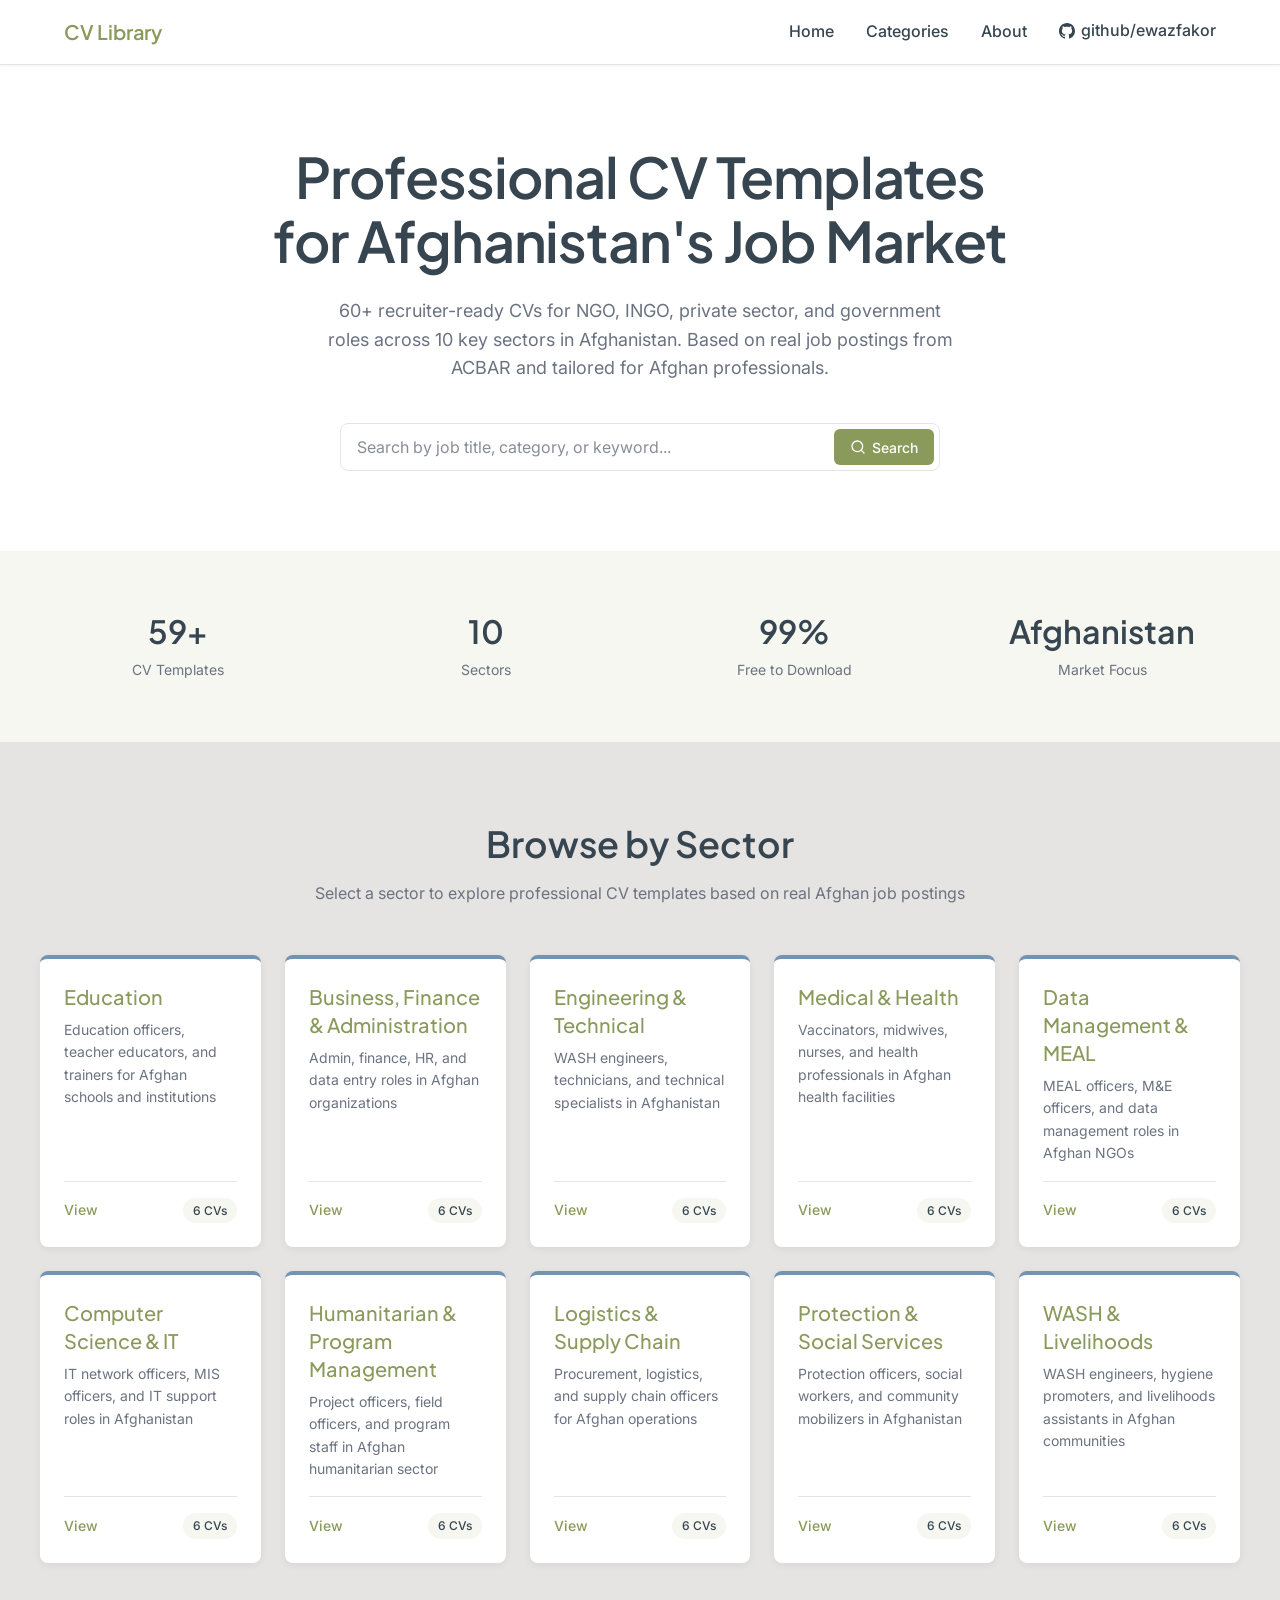
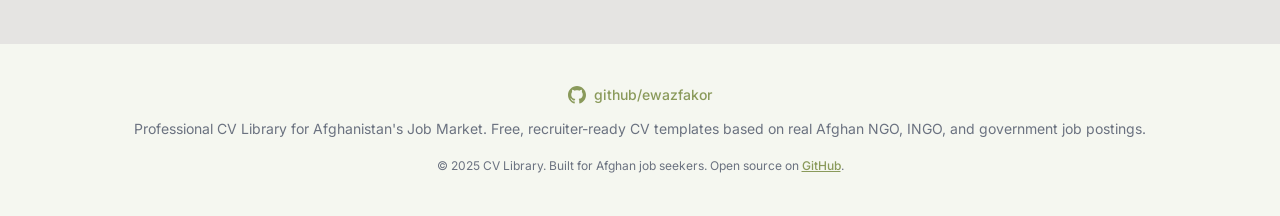
==== index.html @ 1d5d02e4 "Add via upload" ====
<!DOCTYPE html>
<html lang="en">
<head>
  <meta charset="UTF-8" />
  <meta name="viewport" content="width=device-width, initial-scale=1.0" />
  <meta name="description" content="Professional CV Templates for Afghanistan's Job Market. 60+ recruiter-ready CVs for NGO, private sector, and government roles across 10 key sectors tailored for Afghan job seekers." />
  <title>CV Library - Professional CV Templates for Afghanistan's Job Market</title>
  <link rel="preconnect" href="https://fonts.googleapis.com" />
  <link rel="preconnect" href="https://fonts.gstatic.com" crossorigin />
  <link href="https://fonts.googleapis.com/css2?family=Plus+Jakarta+Sans:wght@500;600&family=Inter:wght@400;500&display=swap" rel="stylesheet" />
  <link rel="stylesheet" href="css/style.css" />
</head>
<body>

  <!-- ======================== NAVIGATION ======================== -->
  <nav class="navbar" id="navbar">
    <div class="nav-container">
      <a href="#home" class="nav-logo">CV Library</a>
      <button class="nav-hamburger" id="navHamburger" aria-label="Toggle menu">
        <span class="hamburger-line"></span>
        <span class="hamburger-line"></span>
        <span class="hamburger-line"></span>
      </button>
      <ul class="nav-links" id="navLinks">
        <li><a href="#home" class="nav-link">Home</a></li>
        <li><a href="#categories" class="nav-link">Categories</a></li>
        <li><a href="#about" class="nav-link">About</a></li>
        <li><a href="https://github.com/ewazfakor" class="nav-link github-link" target="_blank" rel="noopener">
          <svg xmlns="http://www.w3.org/2000/svg" width="16" height="16" viewBox="0 0 24 24" fill="currentColor"><path d="M12 0c-6.626 0-12 5.373-12 12 0 5.302 3.438 9.8 8.207 11.387.599.111.793-.261.793-.577v-2.234c-3.338.726-4.033-1.416-4.033-1.416-.546-1.387-1.333-1.756-1.333-1.756-1.089-.745.083-.729.083-.729 1.205.084 1.839 1.237 1.839 1.237 1.07 1.834 2.807 1.304 3.492.997.107-.775.418-1.305.762-1.604-2.665-.305-5.467-1.334-5.467-5.931 0-1.311.469-2.381 1.236-3.221-.124-.303-.535-1.524.117-3.176 0 0 1.008-.322 3.301 1.23.957-.266 1.983-.399 3.003-.404 1.02.005 2.047.138 3.006.404 2.291-1.552 3.297-1.23 3.297-1.23.653 1.653.242 2.874.118 3.176.77.84 1.235 1.911 1.235 3.221 0 4.609-2.807 5.624-5.479 5.921.43.372.823 1.102.823 2.222v3.293c0 .319.192.694.801.576 4.765-1.589 8.199-6.086 8.199-11.386 0-6.627-5.373-12-12-12z"/></svg>
          <span>github/ewazfakor</span>
        </a></li>
      </ul>
    </div>
  </nav>

  <!-- ======================== HERO ======================== -->
  <section class="hero" id="home">
    <div class="hero-content">
      <h1 class="hero-headline fade-in" data-delay="0">
        Professional CV Templates for Afghanistan's Job Market
      </h1>
      <p class="hero-subtitle fade-in" data-delay="200">
        60+ recruiter-ready CVs for NGO, INGO, private sector, and government roles across 10 key sectors in Afghanistan. Based on real job postings from ACBAR and tailored for Afghan professionals.
      </p>
      <div class="search-bar fade-in" data-delay="400">
        <div class="search-wrapper">
          <input
            type="text"
            id="searchInput"
            class="search-input"
            placeholder="Search by job title, category, or keyword..."
          />
          <button type="button" class="search-btn" id="searchBtn">
            <svg xmlns="http://www.w3.org/2000/svg" width="16" height="16" viewBox="0 0 24 24" fill="none" stroke="currentColor" stroke-width="2" stroke-linecap="round" stroke-linejoin="round"><circle cx="11" cy="11" r="8"></circle><line x1="21" y1="21" x2="16.65" y2="16.65"></line></svg>
            <span class="search-btn-text">Search</span>
          </button>
        </div>
      </div>
    </div>
  </section>

  <!-- ======================== STATISTICS ======================== -->
  <section class="statistics" id="stats">
    <div class="stats-container">
      <div class="stat-item">
        <span class="stat-number" data-target="60" data-suffix="+">0</span>
        <span class="stat-label">CV Templates</span>
      </div>
      <div class="stat-item">
        <span class="stat-number" data-target="10" data-suffix="">0</span>
        <span class="stat-label">Sectors</span>
      </div>
      <div class="stat-item">
        <span class="stat-number" data-target="100" data-suffix="%">0</span>
        <span class="stat-label">Free to Download</span>
      </div>
      <div class="stat-item stat-text fade-in" data-delay="600">
        <span class="stat-text-value">Afghanistan</span>
        <span class="stat-label">Market Focus</span>
      </div>
    </div>
  </section>

  <!-- ======================== CATEGORIES ======================== -->
  <section class="categories" id="categories">
    <div class="categories-container">
      <div class="categories-header fade-in-section">
        <h2 class="categories-title">Browse by Sector</h2>
        <p class="categories-subtitle">Select a sector to explore professional CV templates based on real Afghan job postings</p>
      </div>
      <div class="categories-grid" id="categoriesGrid">
        <!-- Cards generated by JS -->
      </div>
      <div class="no-results" id="noResults" style="display: none;">
        <p>No sectors found matching your search.</p>
      </div>
    </div>
  </section>

  <!-- ======================== FOOTER ======================== -->
  <footer class="footer" id="about">
    <div class="footer-container">
      <a href="https://github.com/ewazfakor" class="github-footer-link" target="_blank" rel="noopener">
        <svg xmlns="http://www.w3.org/2000/svg" width="18" height="18" viewBox="0 0 24 24" fill="currentColor"><path d="M12 0c-6.626 0-12 5.373-12 12 0 5.302 3.438 9.8 8.207 11.387.599.111.793-.261.793-.577v-2.234c-3.338.726-4.033-1.416-4.033-1.416-.546-1.387-1.333-1.756-1.333-1.756-1.089-.745.083-.729.083-.729 1.205.084 1.839 1.237 1.839 1.237 1.07 1.834 2.807 1.304 3.492.997.107-.775.418-1.305.762-1.604-2.665-.305-5.467-1.334-5.467-5.931 0-1.311.469-2.381 1.236-3.221-.124-.303-.535-1.524.117-3.176 0 0 1.008-.322 3.301 1.23.957-.266 1.983-.399 3.003-.404 1.02.005 2.047.138 3.006.404 2.291-1.552 3.297-1.23 3.297-1.23.653 1.653.242 2.874.118 3.176.77.84 1.235 1.911 1.235 3.221 0 4.609-2.807 5.624-5.479 5.921.43.372.823 1.102.823 2.222v3.293c0 .319.192.694.801.576 4.765-1.589 8.199-6.086 8.199-11.386 0-6.627-5.373-12-12-12z"/></svg>
        <span>github/ewazfakor</span>
      </a>
      <p class="footer-text">Professional CV Library for Afghanistan's Job Market. Free, recruiter-ready CV templates based on real Afghan NGO, INGO, and government job postings.</p>
      <p class="footer-copyright">&copy; 2025 CV Library. Built for Afghan job seekers. Open source on <a href="https://github.com/ewazfakor" target="_blank" rel="noopener">GitHub</a>.</p>
    </div>
  </footer>

  <script src="js/script.js"></script>
</body>
</html>
---- css/style.css ----
/* ============================================================
   CV LIBRARY - Afghan Job Market
   Pure HTML/CSS/JS - GitHub Pages Ready
   ============================================================ */

/* -------------------------- RESET & BASE -------------------------- */
*,
*::before,
*::after {
  margin: 0;
  padding: 0;
  box-sizing: border-box;
}

html {
  scroll-behavior: smooth;
  font-size: 16px;
}

body {
  font-family: 'Inter', sans-serif;
  font-weight: 400;
  color: #36454F;
  background-color: #E5E4E2;
  line-height: 1.6;
  -webkit-font-smoothing: antialiased;
  -moz-osx-font-smoothing: grayscale;
}

a {
  text-decoration: none;
  color: inherit;
}

ul {
  list-style: none;
}

/* -------------------------- CSS VARIABLES -------------------------- */
:root {
  --color-dark-grey: #36454F;
  --color-muted-blue: #7393B3;
  --color-warm-grey: #E5E4E2;
  --color-sage-green: #8A9A5B;
  --color-sage-green-hover: #7A8A4B;
  --color-light-sage: #F5F7F0;
  --color-text-grey: #6B7280;
  --color-white: #FFFFFF;
  --font-heading: 'Plus Jakarta Sans', sans-serif;
  --font-body: 'Inter', sans-serif;
  --container-max: 1200px;
  --nav-height: 64px;
}

/* -------------------------- NAVBAR -------------------------- */
.navbar {
  position: fixed;
  top: 0;
  left: 0;
  right: 0;
  z-index: 1000;
  background: var(--color-white);
  border-bottom: 1px solid var(--color-warm-grey);
  box-shadow: 0 1px 3px rgba(0, 0, 0, 0.05);
}

.nav-container {
  max-width: var(--container-max);
  margin: 0 auto;
  padding: 0 24px;
  height: var(--nav-height);
  display: flex;
  align-items: center;
  justify-content: space-between;
}

.nav-logo {
  font-family: var(--font-heading);
  font-size: 20px;
  font-weight: 600;
  color: var(--color-sage-green);
  letter-spacing: -0.01em;
}

.nav-links {
  display: flex;
  align-items: center;
  gap: 32px;
}

.nav-link {
  font-family: var(--font-body);
  font-size: 16px;
  font-weight: 500;
  color: var(--color-dark-grey);
  transition: color 0.2s ease;
}

.nav-link:hover {
  color: var(--color-sage-green);
}

/* GitHub Link in Nav */
.github-link {
  display: inline-flex;
  align-items: center;
  gap: 6px;
  color: var(--color-dark-grey);
}

.github-link svg {
  flex-shrink: 0;
}

/* Hamburger Button */
.nav-hamburger {
  display: none;
  flex-direction: column;
  justify-content: center;
  align-items: center;
  width: 40px;
  height: 40px;
  background: none;
  border: none;
  cursor: pointer;
  padding: 8px;
  gap: 5px;
}

.hamburger-line {
  display: block;
  width: 22px;
  height: 2px;
  background: var(--color-dark-grey);
  border-radius: 1px;
  transition: all 0.25s ease;
}

.nav-hamburger.active .hamburger-line:nth-child(1) {
  transform: rotate(45deg) translate(5px, 5px);
}

.nav-hamburger.active .hamburger-line:nth-child(2) {
  opacity: 0;
}

.nav-hamburger.active .hamburger-line:nth-child(3) {
  transform: rotate(-45deg) translate(5px, -5px);
}

/* Mobile Menu */
@media (max-width: 767px) {
  .nav-hamburger {
    display: flex;
  }

  .nav-links {
    position: absolute;
    top: var(--nav-height);
    left: 0;
    right: 0;
    flex-direction: column;
    align-items: flex-start;
    gap: 0;
    background: var(--color-white);
    border-bottom: 1px solid var(--color-warm-grey);
    box-shadow: 0 4px 12px rgba(0, 0, 0, 0.08);
    padding: 8px 24px;
    max-height: 0;
    opacity: 0;
    overflow: hidden;
    transition: max-height 0.25s ease, opacity 0.2s ease, padding 0.25s ease;
  }

  .nav-links.active {
    max-height: 200px;
    opacity: 1;
    padding: 8px 24px 16px;
  }

  .nav-links li {
    width: 100%;
  }

  .nav-link {
    display: block;
    padding: 12px 0;
    font-size: 16px;
  }
}

/* -------------------------- HERO SECTION -------------------------- */
.hero {
  background: var(--color-white);
  padding-top: calc(var(--nav-height) + 80px);
  padding-bottom: 80px;
}

@media (max-width: 767px) {
  .hero {
    padding-top: calc(var(--nav-height) + 48px);
    padding-bottom: 56px;
  }
}

.hero-content {
  max-width: 800px;
  margin: 0 auto;
  padding: 0 24px;
  text-align: center;
}

.hero-headline {
  font-family: var(--font-heading);
  font-size: 56px;
  font-weight: 600;
  color: var(--color-dark-grey);
  line-height: 1.15;
  letter-spacing: -0.02em;
}

@media (max-width: 1023px) {
  .hero-headline {
    font-size: 42px;
  }
}

@media (max-width: 767px) {
  .hero-headline {
    font-size: 32px;
  }
}

.hero-subtitle {
  font-family: var(--font-body);
  font-size: 18px;
  font-weight: 400;
  color: var(--color-text-grey);
  line-height: 1.6;
  max-width: 640px;
  margin: 24px auto 0;
}

@media (max-width: 767px) {
  .hero-subtitle {
    font-size: 16px;
    margin-top: 16px;
  }
}

/* -------------------------- SEARCH BAR -------------------------- */
.search-bar {
  margin-top: 40px;
}

.search-wrapper {
  position: relative;
  max-width: 600px;
  margin: 0 auto;
}

.search-input {
  width: 100%;
  height: 48px;
  padding: 0 100px 0 16px;
  background: var(--color-white);
  border: 1px solid var(--color-warm-grey);
  border-radius: 8px;
  font-family: var(--font-body);
  font-size: 16px;
  color: var(--color-dark-grey);
  outline: none;
  transition: border-color 0.2s ease;
}

.search-input::placeholder {
  color: var(--color-text-grey);
  opacity: 0.8;
}

.search-input:focus {
  border-color: var(--color-muted-blue);
}

.search-btn {
  position: absolute;
  right: 6px;
  top: 50%;
  transform: translateY(-50%);
  height: 36px;
  padding: 0 16px;
  background: var(--color-sage-green);
  color: var(--color-white);
  border: none;
  border-radius: 6px;
  font-family: var(--font-body);
  font-size: 14px;
  font-weight: 500;
  cursor: pointer;
  display: flex;
  align-items: center;
  gap: 6px;
  transition: background-color 0.2s ease;
}

.search-btn:hover {
  background: var(--color-sage-green-hover);
}

.search-btn svg {
  flex-shrink: 0;
}

@media (max-width: 639px) {
  .search-btn-text {
    display: none;
  }

  .search-btn {
    padding: 0 10px;
  }

  .search-input {
    padding-right: 52px;
  }
}

/* -------------------------- STATISTICS SECTION -------------------------- */
.statistics {
  background: var(--color-light-sage);
  padding: 60px 24px;
}

.stats-container {
  max-width: var(--container-max);
  margin: 0 auto;
  display: grid;
  grid-template-columns: repeat(4, 1fr);
  gap: 32px;
}

.stat-item {
  display: flex;
  flex-direction: column;
  align-items: center;
  text-align: center;
}

.stat-number {
  font-family: var(--font-heading);
  font-size: 32px;
  font-weight: 600;
  color: var(--color-dark-grey);
  line-height: 1.25;
}

.stat-label {
  font-family: var(--font-body);
  font-size: 14px;
  color: var(--color-text-grey);
  margin-top: 8px;
}

.stat-text-value {
  font-family: var(--font-heading);
  font-size: 32px;
  font-weight: 600;
  color: var(--color-dark-grey);
  line-height: 1.25;
}

@media (max-width: 767px) {
  .statistics {
    padding: 48px 24px;
  }

  .stats-container {
    grid-template-columns: repeat(2, 1fr);
    gap: 32px 24px;
  }

  .stat-number,
  .stat-text-value {
    font-size: 24px;
  }
}

/* -------------------------- CATEGORIES SECTION -------------------------- */
.categories {
  background: var(--color-warm-grey);
  padding: 80px 24px;
}

@media (max-width: 767px) {
  .categories {
    padding: 56px 24px;
  }
}

.categories-container {
  max-width: var(--container-max);
  margin: 0 auto;
}

.categories-header {
  text-align: center;
  margin-bottom: 48px;
}

.categories-title {
  font-family: var(--font-heading);
  font-size: 36px;
  font-weight: 600;
  color: var(--color-dark-grey);
  line-height: 1.22;
}

.categories-subtitle {
  font-family: var(--font-body);
  font-size: 16px;
  color: var(--color-text-grey);
  margin-top: 16px;
}

@media (max-width: 1023px) {
  .categories-title {
    font-size: 28px;
  }
}

@media (max-width: 767px) {
  .categories-title {
    font-size: 24px;
  }

  .categories-header {
    margin-bottom: 36px;
  }
}

/* -------------------------- CATEGORY CARDS -------------------------- */
.categories-grid {
  display: grid;
  grid-template-columns: repeat(5, 1fr);
  gap: 24px;
}

.category-card {
  background: var(--color-white);
  border-top: 4px solid var(--color-muted-blue);
  border-radius: 8px;
  padding: 24px;
  box-shadow: 0 2px 8px rgba(0, 0, 0, 0.06);
  cursor: pointer;
  transition: box-shadow 0.2s ease, transform 0.2s ease, opacity 0.3s ease;
  display: flex;
  flex-direction: column;
  opacity: 0;
  transform: translateY(20px);
}

.category-card.visible {
  opacity: 1;
  transform: translateY(0);
}

.category-card.hidden {
  display: none;
}

.category-card:hover {
  box-shadow: 0 4px 16px rgba(0, 0, 0, 0.1);
  transform: translateY(-2px);
}

.category-card-title {
  font-family: var(--font-heading);
  font-size: 20px;
  font-weight: 500;
  color: var(--color-sage-green);
  line-height: 1.4;
}

.category-card-desc {
  font-family: var(--font-body);
  font-size: 14px;
  color: var(--color-text-grey);
  line-height: 1.6;
  margin-top: 8px;
  flex: 1;
}

.category-card-footer {
  display: flex;
  align-items: center;
  justify-content: space-between;
  margin-top: 16px;
  padding-top: 16px;
  border-top: 1px solid var(--color-warm-grey);
}

.category-card-link {
  font-family: var(--font-body);
  font-size: 14px;
  font-weight: 500;
  color: var(--color-sage-green);
  transition: color 0.2s ease;
}

.category-card-link:hover {
  text-decoration: underline;
}

.category-card-badge {
  display: inline-flex;
  align-items: center;
  padding: 3px 10px;
  background: var(--color-light-sage);
  border-radius: 9999px;
  font-family: var(--font-body);
  font-size: 12px;
  font-weight: 500;
  color: var(--color-dark-grey);
}

/* Responsive Grid */
@media (max-width: 1279px) {
  .categories-grid {
    grid-template-columns: repeat(3, 1fr);
  }
}

@media (max-width: 1023px) {
  .categories-grid {
    grid-template-columns: repeat(3, 1fr);
  }
}

@media (max-width: 767px) {
  .categories-grid {
    grid-template-columns: repeat(2, 1fr);
    gap: 16px;
  }

  .category-card {
    padding: 20px;
  }
}

@media (max-width: 479px) {
  .categories-grid {
    grid-template-columns: 1fr;
  }
}

/* No Results */
.no-results {
  text-align: center;
  padding: 48px 0;
}

.no-results p {
  font-family: var(--font-body);
  font-size: 18px;
  color: var(--color-text-grey);
}

/* -------------------------- FOOTER -------------------------- */
.footer {
  background: var(--color-light-sage);
  border-top: 1px solid var(--color-warm-grey);
  padding: 40px 24px;
}

.footer-container {
  max-width: var(--container-max);
  margin: 0 auto;
  text-align: center;
}

.footer-text {
  font-family: var(--font-body);
  font-size: 14px;
  color: var(--color-text-grey);
  line-height: 1.6;
}

.footer-copyright {
  font-family: var(--font-body);
  font-size: 12px;
  color: var(--color-text-grey);
  margin-top: 16px;
}

@media (max-width: 767px) {
  .footer {
    padding: 32px 24px;
  }
}

/* -------------------------- ANIMATIONS -------------------------- */

/* Page load fade-in */
.fade-in {
  opacity: 0;
  transform: translateY(20px);
  animation: fadeInUp 500ms ease-out forwards;
}

@keyframes fadeInUp {
  from {
    opacity: 0;
    transform: translateY(20px);
  }
  to {
    opacity: 1;
    transform: translateY(0);
  }
}

/* Scroll-triggered fade-in for section headers */
.fade-in-section {
  opacity: 0;
  transform: translateY(20px);
  transition: opacity 500ms ease-out, transform 500ms ease-out;
}

.fade-in-section.in-view {
  opacity: 1;
  transform: translateY(0);
}

/* Stat item fade-in */
.stat-item {
  opacity: 0;
  transform: translateY(12px);
  transition: opacity 500ms ease-out, transform 500ms ease-out;
}

.stat-item.in-view {
  opacity: 1;
  transform: translateY(0);
}

.stat-item:nth-child(1) { transition-delay: 0ms; }
.stat-item:nth-child(2) { transition-delay: 200ms; }
.stat-item:nth-child(3) { transition-delay: 400ms; }
.stat-item:nth-child(4) { transition-delay: 600ms; }

/* ============================================================
   CATEGORY DETAIL PAGE STYLES
   ============================================================ */

/* -------------------------- CATEGORY HEADER -------------------------- */
.category-header {
  background: var(--color-white);
  padding-top: calc(var(--nav-height) + 48px);
  padding-bottom: 40px;
}

@media (max-width: 767px) {
  .category-header {
    padding-top: calc(var(--nav-height) + 32px);
    padding-bottom: 32px;
  }
}

.category-header-container {
  max-width: var(--container-max);
  margin: 0 auto;
  padding: 0 24px;
}

.back-link {
  display: inline-flex;
  align-items: center;
  gap: 6px;
  font-family: var(--font-body);
  font-size: 14px;
  font-weight: 500;
  color: var(--color-muted-blue);
  margin-bottom: 20px;
  transition: color 0.2s ease;
}

.back-link:hover {
  color: var(--color-sage-green);
}

.back-link svg {
  flex-shrink: 0;
}

.category-header-title {
  font-family: var(--font-heading);
  font-size: 42px;
  font-weight: 600;
  color: var(--color-dark-grey);
  line-height: 1.2;
  letter-spacing: -0.02em;
}

@media (max-width: 1023px) {
  .category-header-title {
    font-size: 34px;
  }
}

@media (max-width: 767px) {
  .category-header-title {
    font-size: 28px;
  }
}

.category-header-desc {
  font-family: var(--font-body);
  font-size: 16px;
  color: var(--color-text-grey);
  margin-top: 12px;
  max-width: 640px;
}

/* -------------------------- CV GRID SECTION -------------------------- */
.cv-grid-section {
  background: var(--color-warm-grey);
  padding: 48px 24px 80px;
}

@media (max-width: 767px) {
  .cv-grid-section {
    padding: 40px 24px 56px;
  }
}

.cv-grid-container {
  max-width: var(--container-max);
  margin: 0 auto;
}

.cv-grid {
  display: grid;
  grid-template-columns: repeat(3, 1fr);
  gap: 24px;
}

@media (max-width: 1023px) {
  .cv-grid {
    grid-template-columns: repeat(2, 1fr);
  }
}

@media (max-width: 767px) {
  .cv-grid {
    grid-template-columns: repeat(2, 1fr);
    gap: 16px;
  }
}

@media (max-width: 479px) {
  .cv-grid {
    grid-template-columns: 1fr;
  }
}

/* -------------------------- CV CARD -------------------------- */
.cv-card {
  background: var(--color-white);
  border-radius: 10px;
  box-shadow: 0 2px 8px rgba(0, 0, 0, 0.06);
  overflow: hidden;
  transition: box-shadow 0.25s ease, transform 0.25s ease, opacity 0.35s ease;
  opacity: 0;
  transform: translateY(20px);
  display: flex;
  flex-direction: column;
}

.cv-card.visible {
  opacity: 1;
  transform: translateY(0);
}

.cv-card:hover {
  box-shadow: 0 6px 24px rgba(0, 0, 0, 0.1);
  transform: translateY(-3px);
}

/* CV Card Preview Area */
.cv-card-preview {
  background: var(--color-light-sage);
  height: 160px;
  display: flex;
  flex-direction: column;
  align-items: center;
  justify-content: center;
  gap: 12px;
  position: relative;
}

.cv-card-icon {
  color: var(--color-muted-blue);
}

.cv-card-file {
  font-family: var(--font-body);
  font-size: 11px;
  font-weight: 500;
  color: var(--color-text-grey);
  letter-spacing: 0.05em;
  text-transform: uppercase;
}

/* CV Card Body */
.cv-card-body {
  padding: 20px 24px 0;
  flex: 1;
}

.cv-card-title {
  font-family: var(--font-heading);
  font-size: 17px;
  font-weight: 600;
  color: var(--color-dark-grey);
  line-height: 1.35;
}

.cv-card-meta {
  font-family: var(--font-body);
  font-size: 13px;
  color: var(--color-text-grey);
  margin-top: 6px;
}

/* CV Card Footer */
.cv-card-footer {
  padding: 16px 24px 20px;
}

.cv-download-btn {
  display: inline-flex;
  align-items: center;
  gap: 8px;
  padding: 10px 20px;
  background: var(--color-sage-green);
  color: var(--color-white);
  border-radius: 8px;
  font-family: var(--font-body);
  font-size: 14px;
  font-weight: 500;
  transition: background-color 0.2s ease, transform 0.15s ease;
}

.cv-download-btn:hover {
  background: var(--color-sage-green-hover);
  transform: translateY(-1px);
}

.cv-download-btn:active {
  transform: translateY(0);
}

.cv-download-btn svg {
  flex-shrink: 0;
}

/* -------------------------- CV ERROR STATE -------------------------- */
.cv-error {
  text-align: center;
  padding: 64px 24px;
}

.cv-error p {
  font-family: var(--font-body);
  font-size: 18px;
  color: var(--color-text-grey);
}

.cv-error a {
  color: var(--color-sage-green);
  font-weight: 500;
  text-decoration: underline;
}

/* -------------------------- GITHUB FOOTER LINK -------------------------- */
.github-footer-link {
  display: inline-flex;
  align-items: center;
  gap: 8px;
  font-family: var(--font-body);
  font-size: 14px;
  font-weight: 500;
  color: var(--color-sage-green);
  margin-bottom: 12px;
  transition: color 0.2s ease;
}

.github-footer-link:hover {
  color: var(--color-sage-green-hover);
}

.footer-copyright a {
  color: var(--color-sage-green);
  font-weight: 500;
  text-decoration: underline;
}
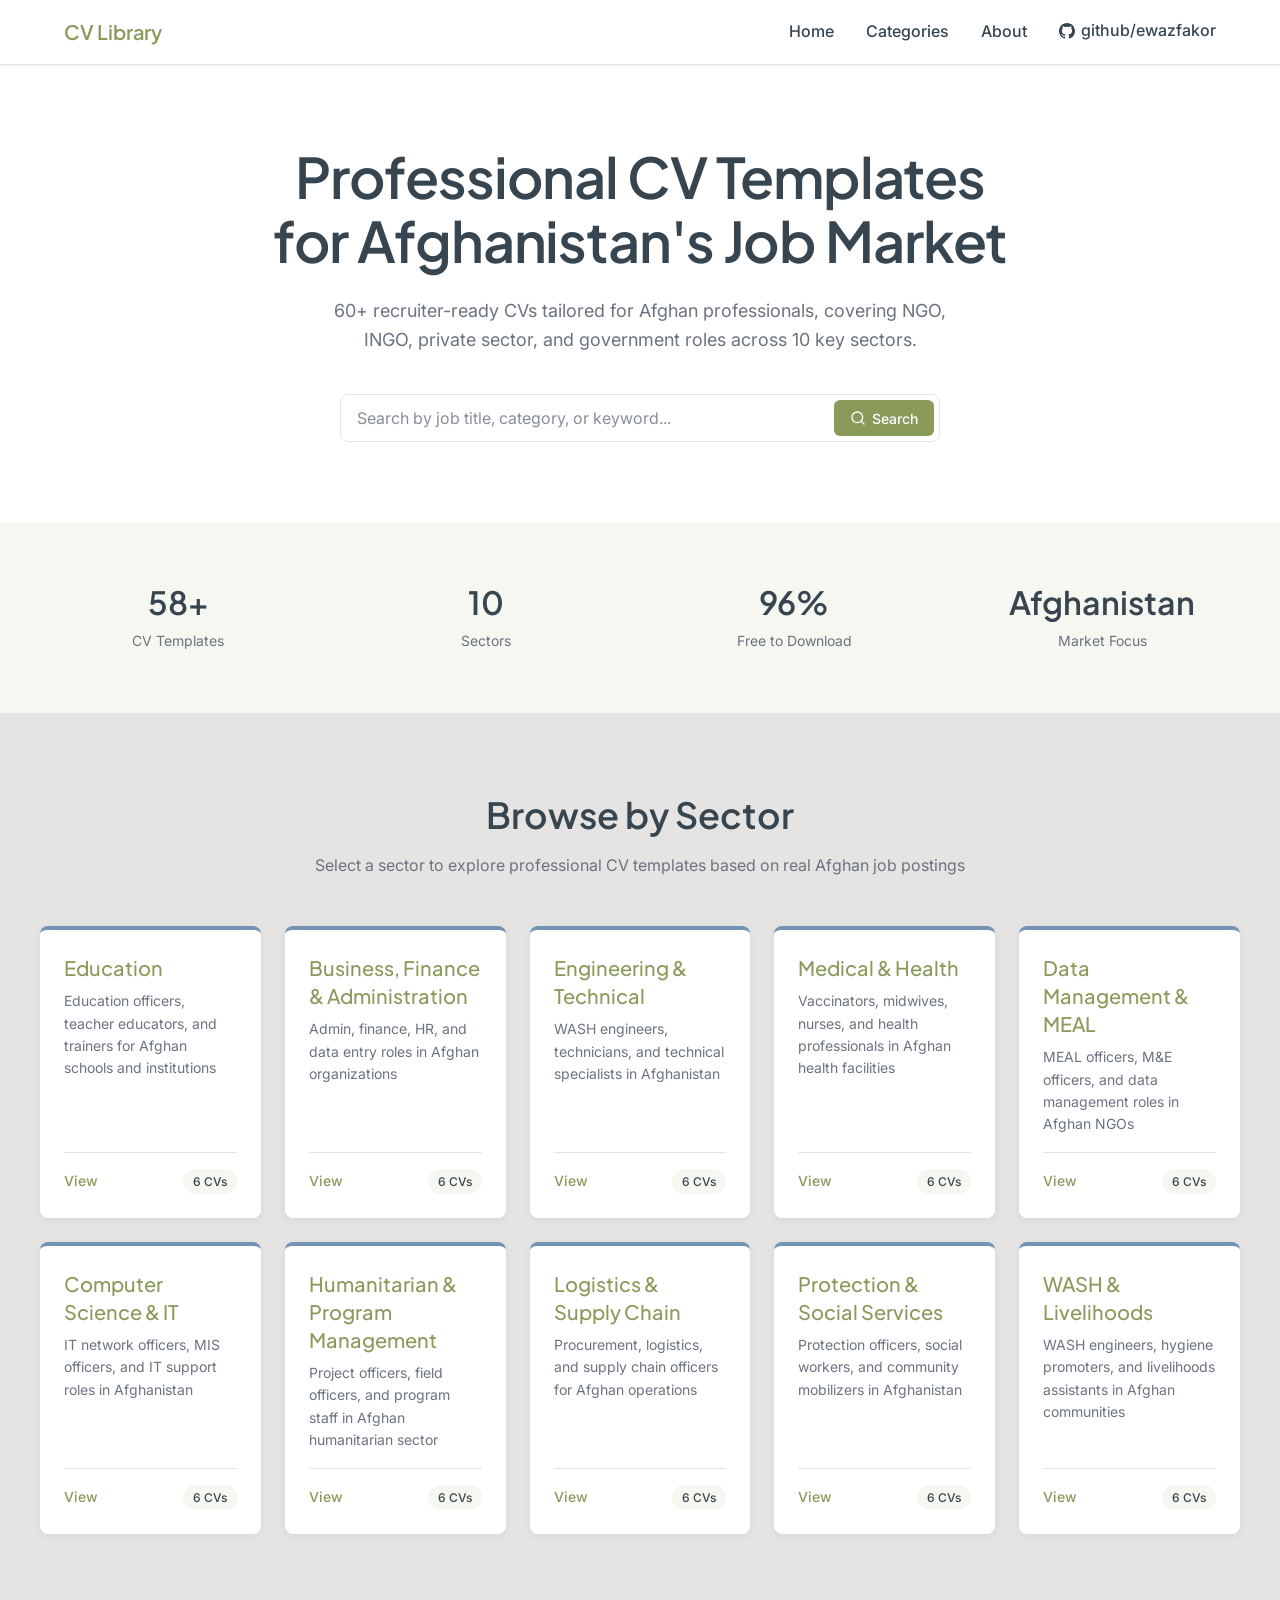
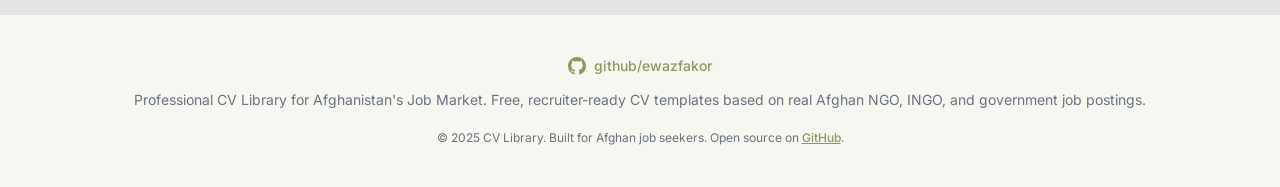
==== commit c0b2f291: "Revise CV description for clarity and focus fixing the body text" ====
--- a/index.html
+++ b/index.html
@@ -40,7 +40,7 @@
         Professional CV Templates for Afghanistan's Job Market
       </h1>
       <p class="hero-subtitle fade-in" data-delay="200">
-        60+ recruiter-ready CVs for NGO, INGO, private sector, and government roles across 10 key sectors in Afghanistan. Based on real job postings from ACBAR and tailored for Afghan professionals.
+        60+ recruiter-ready CVs tailored for Afghan professionals, covering NGO, INGO, private sector, and government roles across 10 key sectors.
       </p>
       <div class="search-bar fade-in" data-delay="400">
         <div class="search-wrapper">
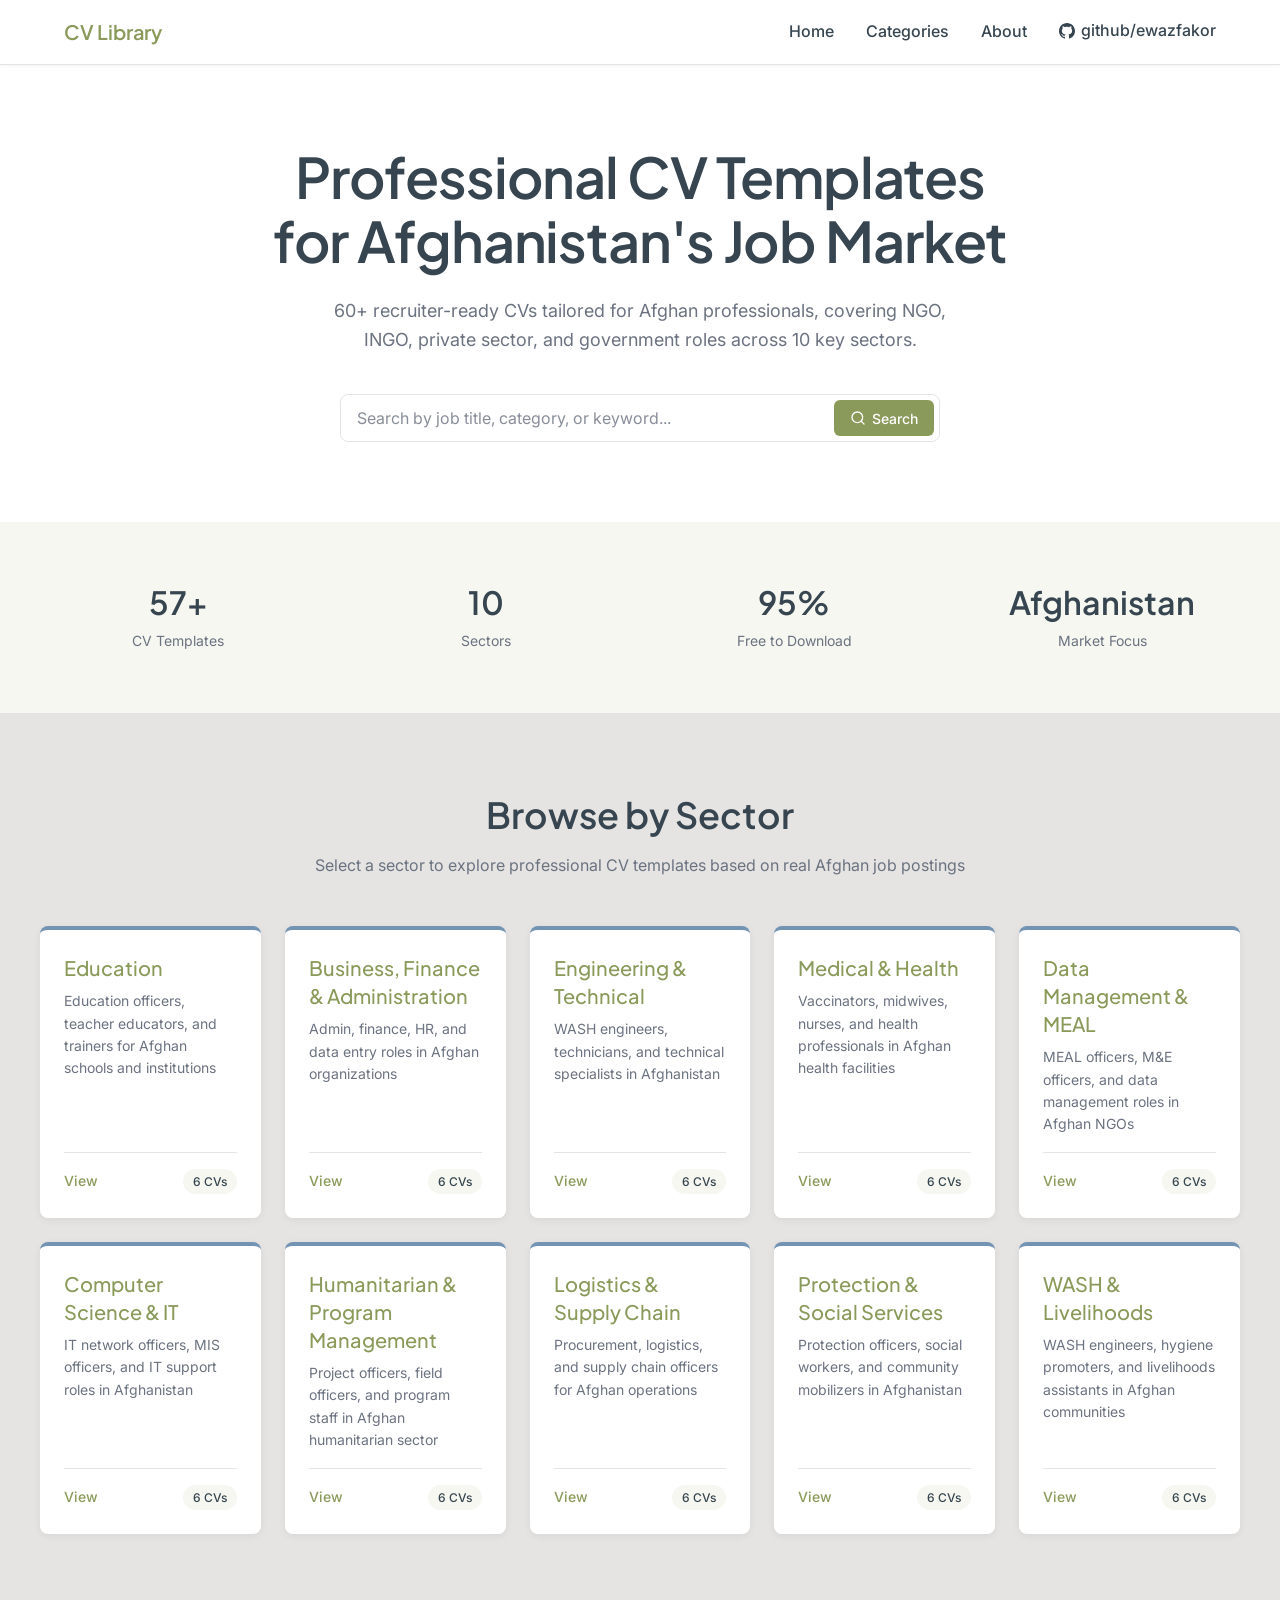
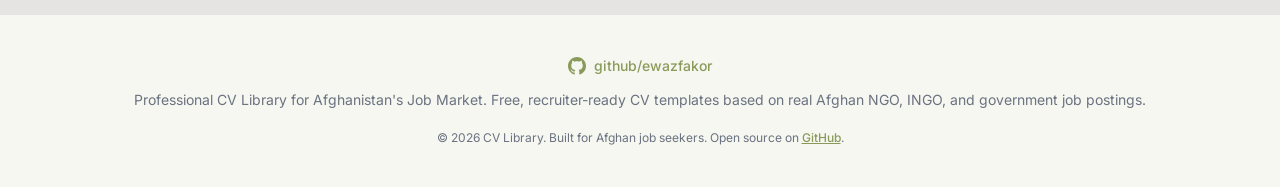
==== commit 75f139e0: "Update index.html corrected the year" ====
--- a/index.html
+++ b/index.html
@@ -105,7 +105,7 @@
         <span>github/ewazfakor</span>
       </a>
       <p class="footer-text">Professional CV Library for Afghanistan's Job Market. Free, recruiter-ready CV templates based on real Afghan NGO, INGO, and government job postings.</p>
-      <p class="footer-copyright">&copy; 2025 CV Library. Built for Afghan job seekers. Open source on <a href="https://github.com/ewazfakor" target="_blank" rel="noopener">GitHub</a>.</p>
+      <p class="footer-copyright">&copy; 2026 CV Library. Built for Afghan job seekers. Open source on <a href="https://github.com/ewazfakor" target="_blank" rel="noopener">GitHub</a>.</p>
     </div>
   </footer>
 
